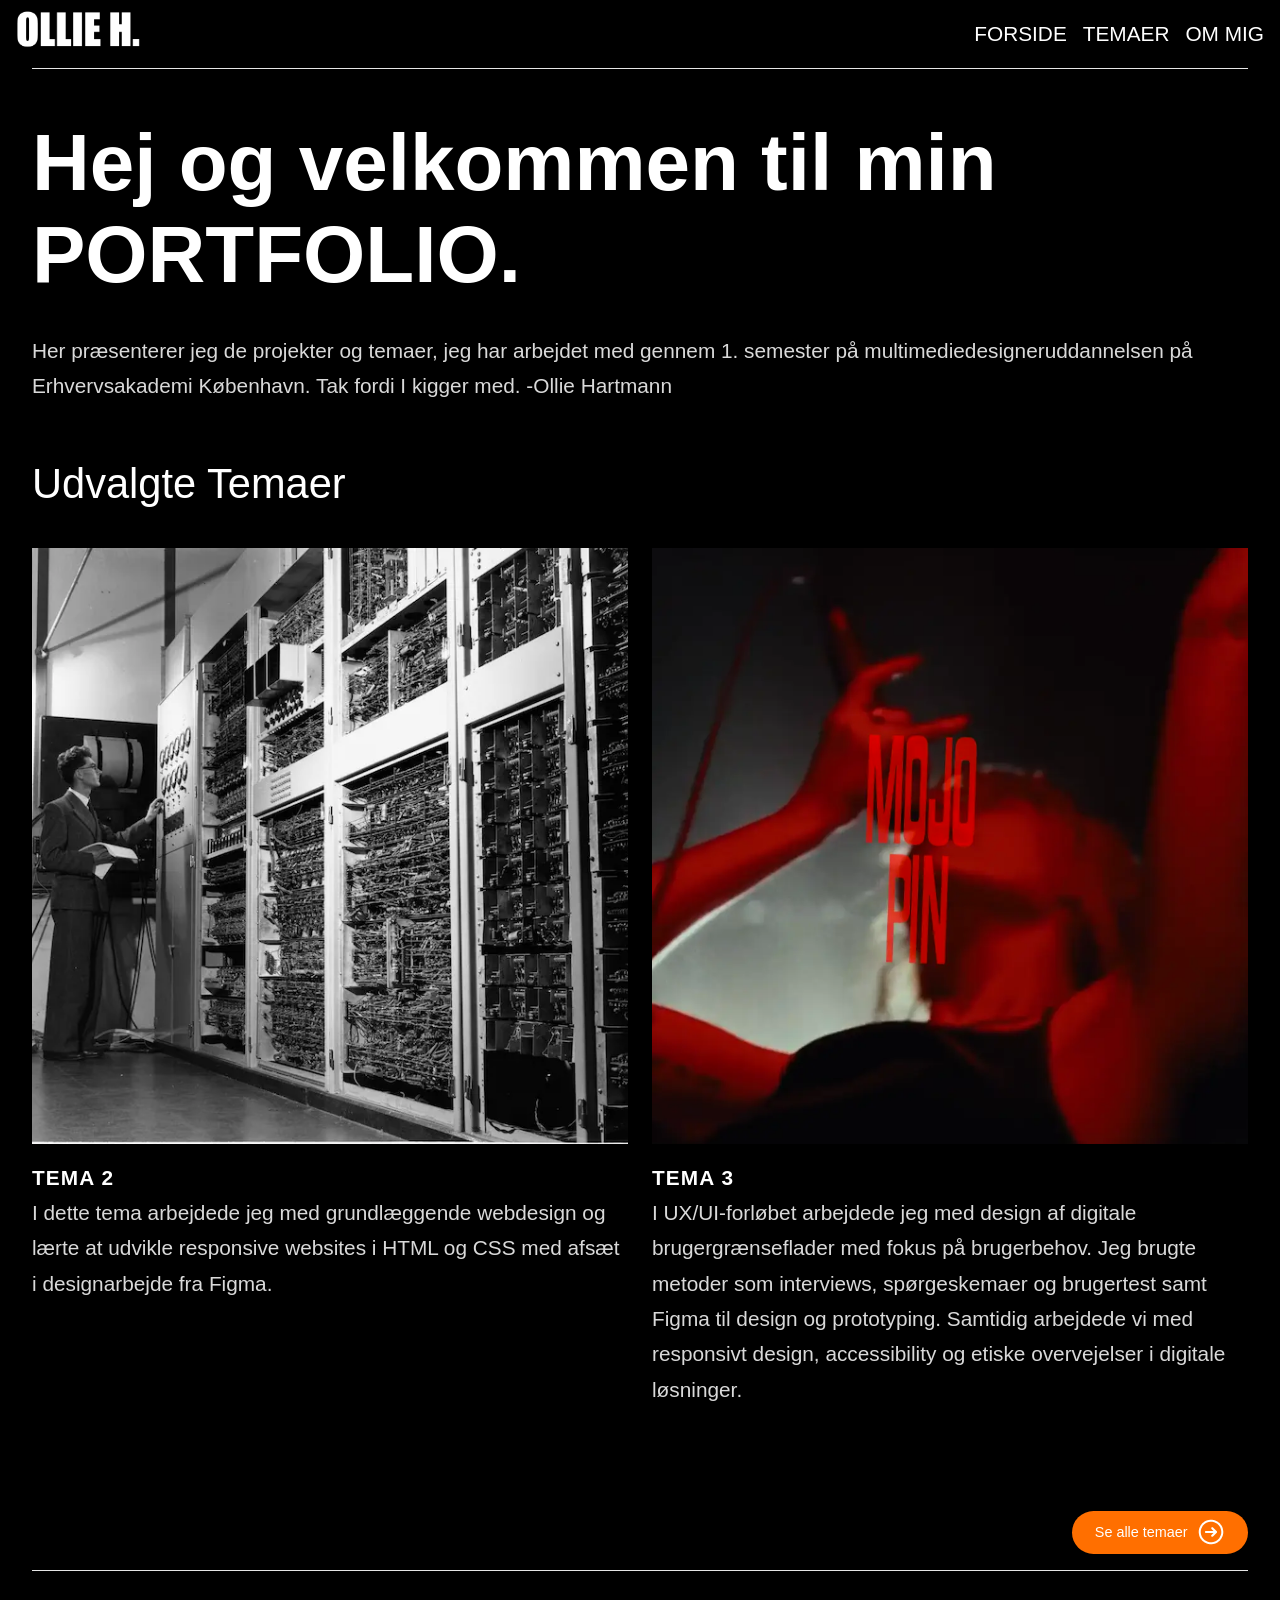
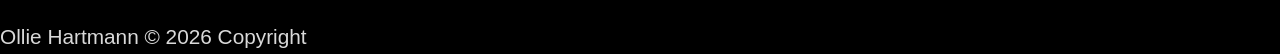
==== index.html @ 4fc4fd77 "header edit" ====
<!DOCTYPE html>
<html lang="da">

<head>
  <meta charset="UTF-8" />
  <meta name="viewport" content="width=device-width, initial-scale=1.0" />
  <title>Forside</title>
  <meta name="robots" content="noindex" />
  <link rel="icon" href="IMG/fav.png" type="image/png">
  <link rel="stylesheet" href="CSS/forside.css">
  <link rel="stylesheet" href="CSS/general.css">
  <link rel="stylesheet" href="CSS/custom.css">




</head>

<body>
  <header>
    <div class="logo-wrapper">
      <a href="index.html"><img src="IMG/logo.png" alt="logo"></a>

      </svg>
    </div>

    <nav>
      <ul class="nav-header">
        <li><a href="index.html">Forside</a></li>
        <li><a href="temaer.html">Temaer</a></li>
        <li><a href="ommig.html">Om mig</a></li>
      </ul>
    </nav>
  </header>
  <hr class="divider">

  <main>
    <div class="grid_1-1">
      <Section class="intro">
        <h1>Hej og velkommen til min PORTFOLIO.</h1>
        <p>Her præsenterer jeg de projekter og temaer, jeg har arbejdet med gennem 1. semester
          på multimediedesigneruddannelsen på Erhvervsakademi København.
          Tak fordi I kigger med.

          -Ollie Hartmann</p>
      </Section>

      <h3 id="temaer">Udvalgte Temaer</h3>

      <a href="tema2.html">

        <section class="tema_section">
          <img class="full-bleed card" src="IMG/computer-old.webp" alt="Tema 2">
          <div>
            <h4>TEMA 2</h4>
            <p>I dette tema arbejdede jeg med grundlæggende webdesign og lærte at udvikle responsive websites i HTML og
              CSS
              med afsæt i designarbejde fra Figma.</p>
          </div>
        </section>
      </a>
      <a href="tema3.html">
        <section class="tema_section">
          <img class="full-bleed card" src="IMG/mojopin.webp" alt="Tema 3">
          <div>
            <h4>TEMA 3</h4>
            <p>I UX/UI-forløbet arbejdede jeg med design af digitale brugergrænseflader med fokus på brugerbehov. Jeg
              brugte metoder som interviews, spørgeskemaer og brugertest samt Figma til design og prototyping. Samtidig
              arbejdede vi med responsivt design, accessibility og etiske overvejelser i digitale løsninger.</p>
          </div>
        </section>
      </a>

      <a class="tema_button" href="temaer.html"> <span>Se alle temaer</span><span class="button_arrow"><img
            src="IMG/arrow.png" alt="billede af pil"></span></a>
    </div>
  </main>


  <hr class="divider">
  <footer>
    <p>Ollie Hartmann © 2026 Copyright</p>
  </footer>

</body>

</html>
---- CSS/forside.css ----
/* Stack image and text inside each theme card with space, even when the section is wrapped in a link */
.tema_section {
  display: flex;
  flex-direction: column;
  gap: 1rem;
  margin-bottom: 5rem;

}

.intro {
  display: flex;
  flex-direction: column;
  gap: 2rem;
  margin-bottom: 2rem;
}

#temaer {
  margin-bottom: 1rem;
}



.tema_button,
.tema_button:visited {
  display: inline-flex;
  width: 55vw;
  align-items: center;
  gap: 0.5rem;
  /* space for the arrow */
  padding: 0.4rem 1.4rem;
  font-size: var(--h4-size);
  background: var(--accent-color);
  color: var(--text-color1);
  border: none;
  border-radius: 100px;
  text-decoration: none;
  cursor: pointer;
  width: auto;
  justify-content: space-between;
}

.tema_button .button_arrow {
  margin-left: auto;
  display: inline-flex;
  margin-left: auto;
}


.tema_button:hover {
  filter: brightness(1.05);
  text-decoration: none;
}

.tema_button:active {
  transform: translateY(1px);
}
---- CSS/general.css ----
/* Reset */
* {
  margin: 0;
  padding: 0;
  box-sizing: border-box;
}

img {
  width: 100%;
  height: auto;
  display: block;
}


/* fonte */
h1 {

  font-size: var(--h1-size);
  font-weight: 700;
  color: var(--text-color1);

}

h2 {

  font-size: var(--h2-size);
  font-weight: 500;
  color: var(--text-color1);
  margin-bottom: 0.5rem;
}

h3 {

  font-size: var(--h3-size);
  font-weight: 500;
  color: var(--text-color1);
}

h4 {

  font-size: var(--h4-size);
  font-weight: 600;
  letter-spacing: 0.07rem;
  color: var(--text-color1);
  line-height: 1.7;
}

h5 {

  font-size: var(--h4-size);
  font-weight: 200;
  letter-spacing: 0.08rem;
  color: var(--text-color2);
}

p,
a {

  font-size: var(--p-size);
  font-weight: 200;
  color: var(--text-color2);

  line-height: 1.7;
}

/* media */

/***************************************************** S *****************************************************/
@media (min-width: 481px) {
  /****************** General *****************/

  main {
    max-width: 750px;
    min-width: 481px;
    margin: 0 auto;
    padding: 0 2rem;
  }

  h1 {
    font-size: var(--h1-size-s);
  }

  h2 {
    font-size: var(--h2-size-s);
  }

  h3 {
    font-size: var(--h3-size-s);
  }

  h4 {
    font-size: var(--h4-size-s);
  }

  p,
  a {
    font-size: var(--p-size-s);
  }
}

/****************************************************** M *************************************************/
@media (min-width: 850px) {
  /********************* General *******************/

  main {
    max-width: 1000px;
    min-width: 850px;
    margin: 0 auto;
    padding: 0 2rem;
  }

  h1 {
    font-size: var(--h1-size-m);
  }

  h2 {
    font-size: var(--h2-size-m);
  }

  h3 {
    font-size: var(--h3-size-m);
  }

  h4 {
    font-size: var(--h4-size-m);
  }

  p,
  a {
    font-size: var(--p-size-m);
  }

  .divider {
    margin: 0 2rem;
  }

  /* grid */

  /* forside */

  .grid_1-1 {
    display: grid;
    grid-template-columns: repeat(2, 1fr);
    gap: 2rem;
  }

  .intro {
    grid-column: 1 / -1;
  }

  .grid_1-1>h3 {
    grid-column: 1 / -1;
  }

  .tema_button {
    grid-column: 1 / -1;
    justify-self: end;
  }

  /* Om Mig*/

  .grid_1-1 {
    display: grid;
    grid-template-columns: 1fr 1fr;
    /* two equal columns */
    gap: 1.5rem;
    align-items: start;
    /* or center */
  }

  /* optional: let the image size itself */
  .img_ollie img {
    width: 100%;
    height: auto;
    display: block;
  }

  .about_grid {
    display: grid;
    grid-template-columns: 1fr 1fr;
    /* two columns */
    gap: 1.5rem;
  }

  .about_copy {
    grid-column: 1 / -1;
  }

  .contact {
    margin-top: 2rem;
    padding-top: 2rem;
    margin-left: 4rem;
    border-top: 0.5px solid var(--text-color1);
  }

  .some_icons_2 a img {
    width: 30px;
    height: auto;
  }



  /* tematal */



  .breadcrumbs_nav {
    margin-bottom: 4rem;
  }

  .tema_grid_1-1 {
    display: grid;
    grid-template-columns: 1fr 1fr;
    margin: 1rem;
    gap: 2rem;
    margin-bottom: 3rem;

  }



  /* knapper */

  .button_arrow_task {
    width: 30px;
  }

  /******************************************************** L **************************************************/
  @media (min-width: 1200px) {

    /* /Fonts/ */

    h1 {
      font-size: var(--h1-size-l);
    }

    h2 {
      font-size: var(--h2-size-l);
    }

    h3 {
      font-size: var(--h3-size-l);
    }

    h4 {
      font-size: var(--h4-size-l);
    }

    h5 {
      font-size: var(--h5-size-l);
    }

    p,
    a {
      font-size: var(--p-size-l);
    }


    /* structure  */
    main {
      max-width: 1600px;
      min-width: 1200px;
      margin: 0 auto;
      padding: 0 2rem;
    }

    .divider {
      margin: 0 2rem;
    }

    /* grid */

    /* forside */

    .grid_1-1 {
      display: grid;
      grid-template-columns: repeat(2, 1fr);
      gap: 2rem;
    }

    .intro {
      grid-column: 1 / -1;
    }

    .grid_1-1>h3 {
      grid-column: 1 / -1;
    }

    .tema_button {
      grid-column: 1 / -1;
      justify-self: end;
    }

    /* Om Mig*/

    .grid_1-1 {
      display: grid;
      grid-template-columns: 1fr 1fr;
      /* two equal columns */
      gap: 1.5rem;
      align-items: start;
      /* or center */
    }

    /* optional: let the image size itself */
    .img_ollie img {
      width: 100%;
      height: auto;
      display: block;
    }

    .about_grid {
      display: grid;
      grid-template-columns: 1fr 1fr;
      /* two columns */
      gap: 1.5rem;
    }

    .about_copy {
      grid-column: 1 / -1;
    }

    .contact {
      margin-top: 2rem;
      padding-top: 2rem;
      margin-left: 4rem;
      border-top: 0.5px solid var(--text-color1);
    }

    .some_icons_2 a img {
      width: 30px;
      height: auto;
    }



    /* tematal */



    .breadcrumbs_nav {
      margin-bottom: 4rem;
    }

    .tema_grid_1-1 {
      display: grid;
      grid-template-columns: 1fr 1fr;
      margin: 1rem;
      gap: 2rem;
      margin-bottom: 3rem;

    }



    /* knapper */

    .button_arrow_task {
      width: 30px;
    }
  }
}
---- CSS/custom.css ----
/*************** Reset *********************/
* {
  margin: 0;
  padding: 0;
  box-sizing: border-box;
}

.card {
  width: 100%;
  aspect-ratio: 1 / 1;
  object-fit: cover;
  transform: scale(1.0);
  transform-origin: center;
}

/* img {
  width: 100%;
  height: auto;
  display: block;
} */

:root {
  /* Farver */
  --background-color: #000000;
  --background-light: #fffefd;
  --background-light-transparent: #fffefda0;
  --text-color1: #ffffff;
  --text-color2: rgb(217, 217, 217);
  --text-color-light: #000000;
  --accent-color: rgb(255, 111, 0);

  /* fonte */


  /* H1 */
  --h1-size: 3.5rem;
  --h1-size-s: 4rem;
  --h1-size-m: 4.5rem;
  --h1-size-l: 5rem;

  /* H2 */
  --h2-size: 1.7rem;
  --h2-size-s: 1.8rem;
  --h2-size-m: 2rem;
  --h2-size-l: 2rem;

  /* H3 */
  --h3-size: 2.2rem;
  --h3-size-s: 2.4rem;
  --h3-size-m: 2.6rem;
  --h3-size-l: 2.6rem;

  /* H4 */
  --h4-size: 0.9rem;
  --h4-size-s: 1.1rem;
  --h4-size-m: 1.2rem;
  --h4-size-l: 1.3rem;

  /* H5 */
  --h5-size: 1.0rem;
  --h5-size-s: 1.1rem;
  --h5-size-m: 1.2rem;
  --h5-size-l: 1.3rem;

  /* P */
  --p-size: 0.8rem;
  --p-size-s: 1.1rem;
  --p-size-m: 1.2rem;
  --p-size-l: 1.3rem;
}



/* HEADER */

header {
  display: flex;
  align-items: center;
  justify-content: space-between;
  gap: 0.5rem;
  padding: 0.5rem 0;
  color: #fff;
  position: sticky;
  top: 0;
  z-index: 10;
  background-color: var(--background-color), 0.99;
  backdrop-filter: blur(50px);

}

.logo-wrapper img {
  max-height: 52px;
  width: auto;
  display: block;
  margin-left: 1rem;
  transition: opacity 150ms ease;
}

.logo-wrapper img:hover {
  opacity: 0.7;
}

.nav-header {
  list-style: none;
  display: flex;
  gap: 1rem;
  margin-right: 1rem;
  padding: 0;

}

.nav-header a {
  text-transform: uppercase;
  transition: opacity 150ms ease;
}

.nav-header a:hover {
  opacity: 0.7;
  text-decoration: none;
}

/* BASE */

main {
  gap: 1.5rem;
  width: 100%;
  margin: 0 auto;
  margin-bottom: 1rem;
}


/* krumme */

.breadcrumbs {
  display: flex;
  gap: 0.4rem;
  list-style: none;
  padding: 0;
  margin: 0 0 1rem;
  font-size: 0.9rem;
  text-transform: uppercase;
  letter-spacing: 0.05em;
}

.breadcrumbs li {
  display: flex;
  align-items: center;
  color: var(--text-color2);
}

.breadcrumbs li+li::before {
  content: "›";
  color: var(--text-color2);
  margin: 0 0.3rem;
  font-size: 1rem;
}

.breadcrumbs a {
  color: var(--text-color1);
  text-decoration: none;
  font-size: inherit;
}

.breadcrumbs a:hover {
  text-decoration: none;
}

/* nuværende side */
.breadcrumbs li[aria-current="page"] {
  color: var(--text-color2);
  font-weight: 600;
}






body {
  background: var(--background-color);
  font-family: sans-serif;
  overflow-x: hidden;


}

footer {
  justify-items: center;
}




/* links */

a,
a:visited {
  color: var(--text-color1);
  text-decoration: none;
  transition: opacity 150ms ease;
}

a:hover {
  text-decoration: none;
  opacity: 0.7;
}

/* Dividers */



.divider {
  display: block;
  border: 0;
  height: 1px;
  background: #fff;
  opacity: 0.9;
  margin-bottom: 3rem;
}
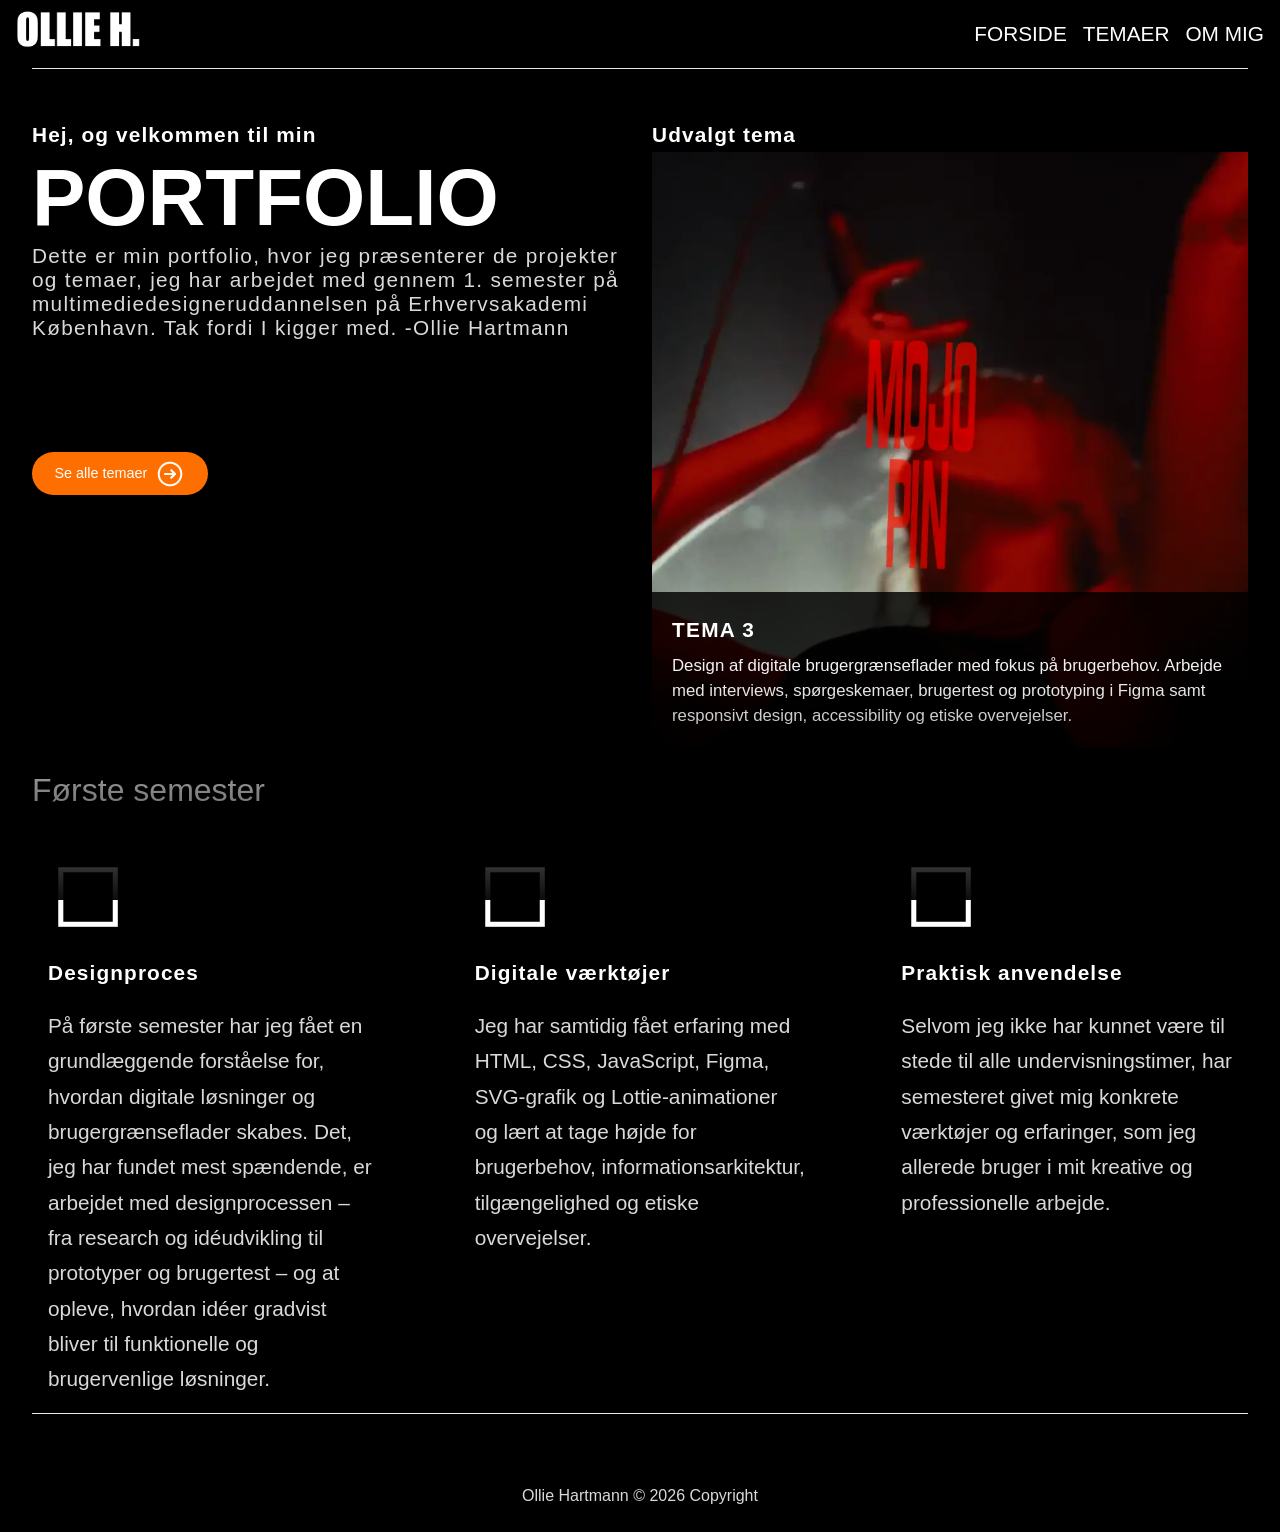
==== commit 4c1ed30b: "many more changes" ====
--- a/index.html
+++ b/index.html
@@ -28,60 +28,86 @@
       <ul class="nav-header">
         <li><a href="index.html">Forside</a></li>
         <li><a href="temaer.html">Temaer</a></li>
-        <li><a href="ommig.html">Om mig</a></li>
+        <li><a href="ommig.html">Om Mig</a></li>
       </ul>
     </nav>
   </header>
   <hr class="divider">
+  <main>
 
-  <main>
     <div class="grid_1-1">
-      <Section class="intro">
-        <h1>Hej og velkommen til min PORTFOLIO.</h1>
-        <p>Her præsenterer jeg de projekter og temaer, jeg har arbejdet med gennem 1. semester
+      <section class="introduction_wrapper">
+
+        <h4>Hej, og velkommen til min</h4>
+        <h1>
+          PORTFOLIO</h1>
+        <h5>Dette er min portfolio, hvor jeg præsenterer de projekter og temaer, jeg har arbejdet med gennem 1. semester
           på multimediedesigneruddannelsen på Erhvervsakademi København.
           Tak fordi I kigger med.
 
-          -Ollie Hartmann</p>
-      </Section>
+          -Ollie Hartmann</h5>
 
-      <h3 id="temaer">Udvalgte Temaer</h3>
-
-      <a href="tema2.html">
-
-        <section class="tema_section">
-          <img class="full-bleed card" src="IMG/computer-old.webp" alt="Tema 2">
-          <div>
-            <h4>TEMA 2</h4>
-            <p>I dette tema arbejdede jeg med grundlæggende webdesign og lærte at udvikle responsive websites i HTML og
-              CSS
-              med afsæt i designarbejde fra Figma.</p>
-          </div>
-        </section>
-      </a>
-      <a href="tema3.html">
-        <section class="tema_section">
-          <img class="full-bleed card" src="IMG/mojopin.webp" alt="Tema 3">
-          <div>
-            <h4>TEMA 3</h4>
-            <p>I UX/UI-forløbet arbejdede jeg med design af digitale brugergrænseflader med fokus på brugerbehov. Jeg
-              brugte metoder som interviews, spørgeskemaer og brugertest samt Figma til design og prototyping. Samtidig
-              arbejdede vi med responsivt design, accessibility og etiske overvejelser i digitale løsninger.</p>
-          </div>
-        </section>
-      </a>
-
-      <a class="tema_button" href="temaer.html"> <span>Se alle temaer</span><span class="button_arrow"><img
-            src="IMG/arrow.png" alt="billede af pil"></span></a>
-    </div>
-  </main>
+        <a class="tema_button" href="temaer.html"> <span>Se alle temaer</span><span class="button_arrow"><img
+              src="IMG/arrow.png" alt="billede af pil"></span></a>
 
 
+      </section>
+      <section class="tema_column">
+        <h4>Udvalgt tema</h4>
+        <a class="tema" href="tema3.html">
+          <section class="tema_section overlay">
+            <img class="full-bleed card" src="IMG/mojopin.webp" alt="Tema 3">
+            <div class="overlay-caption">
+              <h4>TEMA 3</h4>
+              <p>Design af digitale brugergrænseflader med fokus på brugerbehov. Arbejde med interviews, spørgeskemaer,
+                brugertest og prototyping i Figma samt responsivt design, accessibility og etiske overvejelser.</p>
+            </div>
+          </section>
+        </a>
+
+      </section>
+    </div>
+
+    <h2>Første semester</h2>
+
+    <div class="grid_1-1-1">
+      <section class="semester_sections">
+        <img class="square" src="IMG/square.png" alt="">
+        <h4>Designproces</h4>
+        <p>På første semester har jeg fået en grundlæggende forståelse for, hvordan digitale løsninger og
+          brugergrænseflader skabes. Det, jeg har fundet mest spændende, er arbejdet med designprocessen – fra research
+          og idéudvikling til prototyper og brugertest – og at opleve, hvordan idéer gradvist bliver til funktionelle og
+          brugervenlige løsninger. </p>
+      </section>
+      <section class="semester_sections">
+        <img class="square" src="IMG/square.png" alt="">
+        <h4>Digitale værktøjer</h4>
+        <p>Jeg har samtidig fået erfaring med HTML, CSS, JavaScript, Figma, SVG-grafik og Lottie-animationer og lært at
+          tage højde for brugerbehov, informationsarkitektur, tilgængelighed og etiske overvejelser.</p>
+      </section>
+      <section class="semester_sections">
+        <img class="square" src="IMG/square.png" alt="">
+        <h4>Praktisk anvendelse</h4>
+        <p>Selvom jeg ikke har kunnet være til stede til alle undervisningstimer, har semesteret givet mig konkrete
+          værktøjer og erfaringer, som jeg allerede bruger i mit kreative og professionelle arbejde.</p>
+      </section>
+
+    </div>
+
+
+
+
+
+  </main>
   <hr class="divider">
   <footer>
+
     <p>Ollie Hartmann © 2026 Copyright</p>
   </footer>
 
+
+  <div class="scroll-hint"></div>
+  <script src="JS/scrollhint.js"></script>
 </body>
 
 </html>
--- a/CSS/forside.css
+++ b/CSS/forside.css
@@ -3,8 +3,60 @@
   display: flex;
   flex-direction: column;
   gap: 1rem;
-  margin-bottom: 5rem;
 
+}
+
+/* Overlay text on theme cards */
+.tema_section.overlay {
+  position: relative;
+  overflow: hidden;
+  transform: scale(1);
+
+  /* position: relative; gør kortet til reference for absolut placerede børn (overlay-teksten). */
+  /* overflow: hidden; skjuler alt, der rager uden for kortets kanter, så overlayet bliver inde i billedet. */
+}
+
+.tema_section.overlay img {
+  display: block;
+  width: 100%;
+  height: auto;
+}
+
+.overlay-caption {
+  position: absolute;
+  left: 0;
+  right: 0;
+  bottom: 0;
+  background: rgba(0, 0, 0, 0.82);
+  color: #fff;
+  padding: 1.25rem;
+}
+
+.overlay-caption h4 {
+  margin: 0 0 0.35rem;
+  letter-spacing: 0.08rem;
+  font-size: 1.3rem;
+  /* bumped size */
+}
+
+.overlay-caption p {
+  margin: 0;
+  color: #f2f2f2;
+  line-height: 1.5;
+  font-size: 1.05rem;
+  /* bumped size */
+}
+
+
+
+
+.grid_1-1>a {
+  display: block;
+  height: 100%;
+}
+
+.grid_1-1 .tema_section {
+  height: 100%;
 }
 
 .intro {
@@ -53,4 +105,39 @@
 
 .tema_button:active {
   transform: translateY(1px);
+}
+
+.square {
+  width: 80px;
+  height: 80px;
+}
+
+.grid_1-1-1 {
+  display: grid;
+  grid-template-columns: 1fr 1fr 1fr;
+  margin-top: 3rem;
+  justify-items: start;
+  /* default left alignment */
+}
+
+.semester_sections {
+  display: flex;
+  flex-direction: column;
+  gap: 1.1rem;
+  max-width: 45ch;
+  padding: 0 1rem;
+  /* side padding for grid_1-1-1 cards */
+}
+
+/* Center the middle card and push the last one to the right */
+.grid_1-1-1 .semester_sections:nth-child(2) {
+  justify-self: center;
+}
+
+.grid_1-1-1 .semester_sections:nth-child(3) {
+  justify-self: end;
+}
+
+.intro h5 {
+  max-width: 80ch;
 }
--- a/CSS/general.css
+++ b/CSS/general.css
@@ -70,8 +70,6 @@
   /****************** General *****************/
 
   main {
-    max-width: 750px;
-    min-width: 481px;
     margin: 0 auto;
     padding: 0 2rem;
   }
@@ -97,6 +95,22 @@
     font-size: var(--p-size-s);
   }
 }
+
+.tema_section.overlay {
+  margin-bottom: 1.5rem;
+}
+
+.grid_1-1-1 {
+  grid-template-columns: 1fr;
+  gap: 4rem;
+  /* stay single column */
+}
+
+.introduction_wrapper {
+  margin-bottom: 2rem;
+}
+
+
 
 /****************************************************** M *************************************************/
 @media (min-width: 850px) {
@@ -189,7 +203,6 @@
   .contact {
     margin-top: 2rem;
     padding-top: 2rem;
-    margin-left: 4rem;
     border-top: 0.5px solid var(--text-color1);
   }
 
@@ -224,6 +237,14 @@
   .button_arrow_task {
     width: 30px;
   }
+
+  .grid_1-1-1 {
+    grid-template-columns: 1fr 1fr 1fr;
+    /* stay single column */
+  }
+
+
+
 
   /******************************************************** L **************************************************/
   @media (min-width: 1200px) {
@@ -323,7 +344,6 @@
     .contact {
       margin-top: 2rem;
       padding-top: 2rem;
-      margin-left: 4rem;
       border-top: 0.5px solid var(--text-color1);
     }
 
@@ -359,4 +379,4 @@
       width: 30px;
     }
   }
-}+}
--- a/CSS/custom.css
+++ b/CSS/custom.css
@@ -129,6 +129,8 @@
 }
 
 
+
+
 /* krumme */
 
 .breadcrumbs {
@@ -185,7 +187,16 @@
 }
 
 footer {
-  justify-items: center;
+  display: grid;
+  place-items: center;
+  height: 70px;
+  padding: 0;
+}
+
+footer p {
+  margin: 0;
+  font-size: 1rem;
+  line-height: 1.4;
 }
 
 
@@ -198,12 +209,29 @@
   color: var(--text-color1);
   text-decoration: none;
   transition: opacity 150ms ease;
+  cursor: pointer;
 }
 
 a:hover {
   text-decoration: none;
   opacity: 0.7;
 }
+
+a:active {
+
+  opacity: 0.5;
+
+}
+
+
+/* JS STYLING */
+
+.figma-status {
+  color: var(--text-color1);
+  font-size: 0.9rem;
+  margin-left: 0.5rem;
+}
+
 
 /* Dividers */
 
@@ -216,4 +244,58 @@
   background: #fff;
   opacity: 0.9;
   margin-bottom: 3rem;
-}+}
+
+.tema_button,
+.tema_button:visited {
+  display: inline-flex;
+  margin-top: 7rem;
+  width: 55vw;
+  align-items: center;
+  gap: 0.5rem;
+  /* space for the arrow */
+  padding: 0.4rem 1.4rem;
+  font-size: var(--h4-size);
+  background: var(--accent-color);
+  color: var(--text-color1);
+  border: none;
+  border-radius: 100px;
+  text-decoration: none;
+  cursor: pointer;
+  width: auto;
+  justify-content: space-between;
+}
+
+.tema_button .button_arrow {
+  margin-left: auto;
+  display: inline-flex;
+  margin-left: auto;
+}
+
+
+.tema_button:hover {
+  filter: brightness(1.05);
+  text-decoration: none;
+}
+
+.tema_button:active {
+  transform: translateY(1px);
+}
+
+/* scroll hint */
+
+.scroll-hint {
+  position: fixed;
+  left: 0;
+  right: 0;
+  bottom: 0;
+  height: 220px;
+  /* how tall the fade is */
+  pointer-events: none;
+  /* don’t block clicks */
+  background: linear-gradient(to top,
+      rgba(0, 0, 0, 0.95),
+      rgba(0, 0, 0, 0));
+  z-index: 999;
+  /* above content, below header if needed */
+}
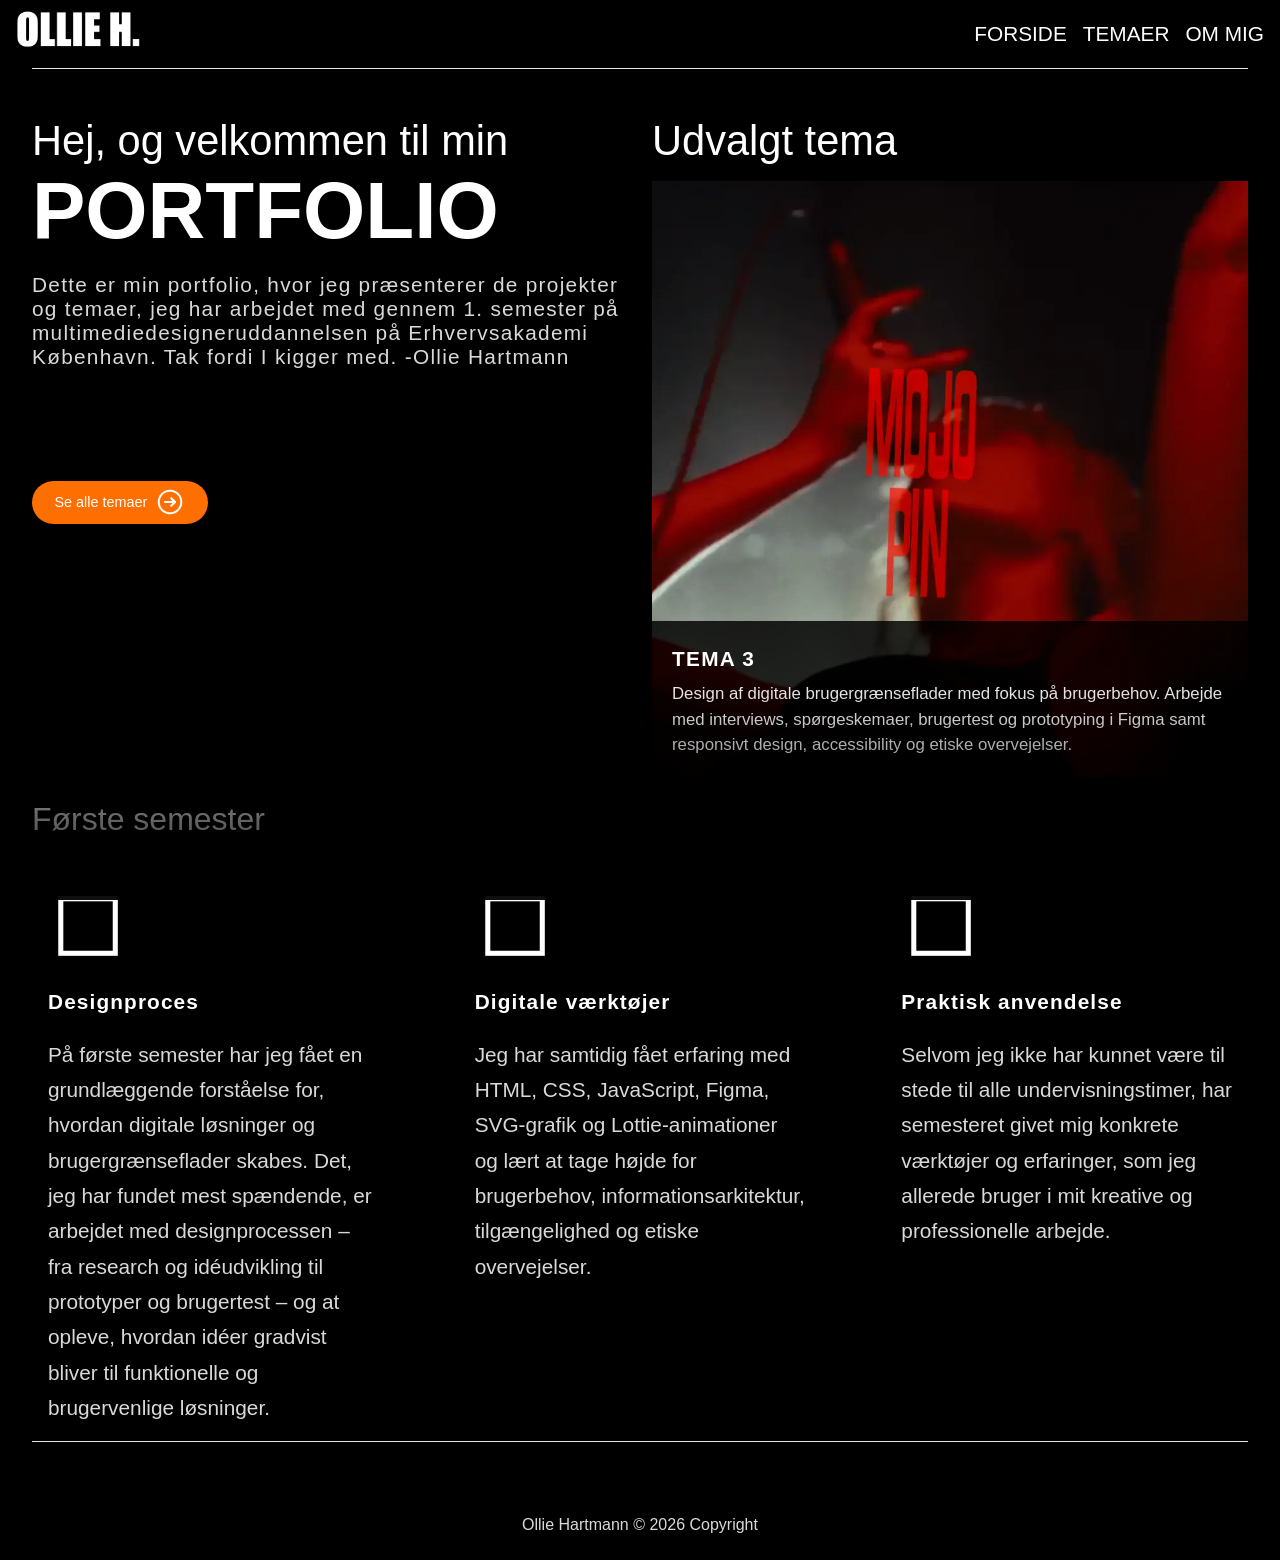
==== commit 4069cdf1: "many many more changes" ====
--- a/index.html
+++ b/index.html
@@ -38,7 +38,7 @@
     <div class="grid_1-1">
       <section class="introduction_wrapper">
 
-        <h4>Hej, og velkommen til min</h4>
+        <h3>Hej, og velkommen til min</h3>
         <h1>
           PORTFOLIO</h1>
         <h5>Dette er min portfolio, hvor jeg præsenterer de projekter og temaer, jeg har arbejdet med gennem 1. semester
@@ -53,7 +53,7 @@
 
       </section>
       <section class="tema_column">
-        <h4>Udvalgt tema</h4>
+        <h3>Udvalgt tema</h3>
         <a class="tema" href="tema3.html">
           <section class="tema_section overlay">
             <img class="full-bleed card" src="IMG/mojopin.webp" alt="Tema 3">
--- a/CSS/forside.css
+++ b/CSS/forside.css
@@ -140,4 +140,12 @@
 
 .intro h5 {
   max-width: 80ch;
+}
+
+h5 {
+  margin-top: 1rem;
+}
+
+.tema_column h3 {
+  margin-bottom: 1rem;
 }
--- a/CSS/general.css
+++ b/CSS/general.css
@@ -94,6 +94,11 @@
   a {
     font-size: var(--p-size-s);
   }
+
+  /* Tema pages: add spacing when stacked */
+  .tema_grid_1-1 > * {
+    margin-bottom: 3rem;
+  }
 }
 
 .tema_section.overlay {
@@ -109,6 +114,8 @@
 .introduction_wrapper {
   margin-bottom: 2rem;
 }
+
+
 
 
 
@@ -230,6 +237,10 @@
 
   }
 
+  /* remove extra stack spacing once the grid is two columns */
+  .tema_grid_1-1 > * {
+    margin-bottom: 0;
+  }
 
 
   /* knapper */
@@ -242,6 +253,7 @@
     grid-template-columns: 1fr 1fr 1fr;
     /* stay single column */
   }
+
 
 
 
--- a/CSS/custom.css
+++ b/CSS/custom.css
@@ -299,3 +299,18 @@
   z-index: 999;
   /* above content, below header if needed */
 }
+
+.scroll-hint.hidden {
+  opacity: 0;
+  pointer-events: none;
+}
+
+.tema_section.overlay {
+  margin-bottom: 1.5rem;
+}
+
+
+
+.introduction_wrapper {
+  margin-bottom: 2rem;
+}
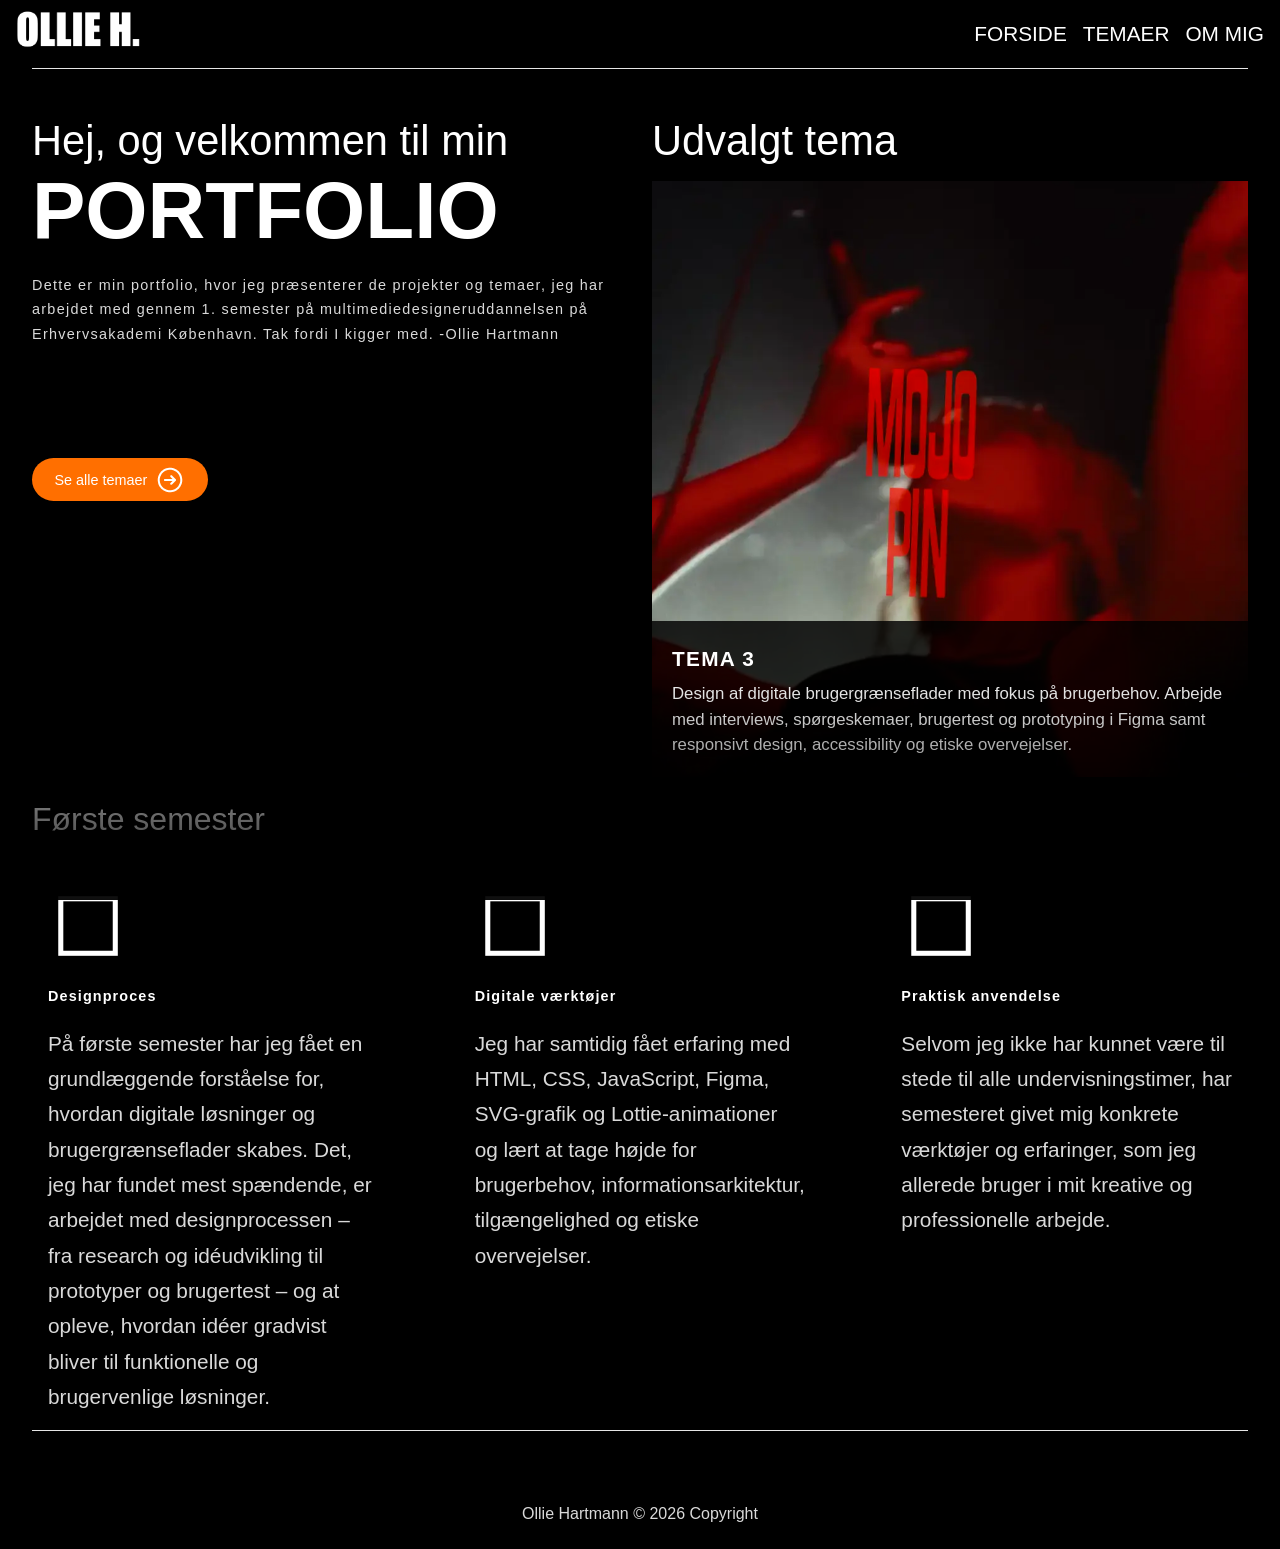
==== commit 46bb8942: "fixed validation problems on index.html" ====
--- a/index.html
+++ b/index.html
@@ -20,8 +20,6 @@
   <header>
     <div class="logo-wrapper">
       <a href="index.html"><img src="IMG/logo.png" alt="logo"></a>
-
-      </svg>
     </div>
 
     <nav>
@@ -41,11 +39,10 @@
         <h3>Hej, og velkommen til min</h3>
         <h1>
           PORTFOLIO</h1>
-        <h5>Dette er min portfolio, hvor jeg præsenterer de projekter og temaer, jeg har arbejdet med gennem 1. semester
+        <p class="intro-copy">Dette er min portfolio, hvor jeg præsenterer de projekter og temaer, jeg har arbejdet med gennem 1. semester
           på multimediedesigneruddannelsen på Erhvervsakademi København.
           Tak fordi I kigger med.
-
-          -Ollie Hartmann</h5>
+          -Ollie Hartmann</p>
 
         <a class="tema_button" href="temaer.html"> <span>Se alle temaer</span><span class="button_arrow"><img
               src="IMG/arrow.png" alt="billede af pil"></span></a>
@@ -73,7 +70,7 @@
     <div class="grid_1-1-1">
       <section class="semester_sections">
         <img class="square" src="IMG/square.png" alt="">
-        <h4>Designproces</h4>
+        <p class="semester-title">Designproces</p>
         <p>På første semester har jeg fået en grundlæggende forståelse for, hvordan digitale løsninger og
           brugergrænseflader skabes. Det, jeg har fundet mest spændende, er arbejdet med designprocessen – fra research
           og idéudvikling til prototyper og brugertest – og at opleve, hvordan idéer gradvist bliver til funktionelle og
@@ -81,13 +78,13 @@
       </section>
       <section class="semester_sections">
         <img class="square" src="IMG/square.png" alt="">
-        <h4>Digitale værktøjer</h4>
+        <p class="semester-title">Digitale værktøjer</p>
         <p>Jeg har samtidig fået erfaring med HTML, CSS, JavaScript, Figma, SVG-grafik og Lottie-animationer og lært at
           tage højde for brugerbehov, informationsarkitektur, tilgængelighed og etiske overvejelser.</p>
       </section>
       <section class="semester_sections">
         <img class="square" src="IMG/square.png" alt="">
-        <h4>Praktisk anvendelse</h4>
+        <p class="semester-title">Praktisk anvendelse</p>
         <p>Selvom jeg ikke har kunnet være til stede til alle undervisningstimer, har semesteret givet mig konkrete
           værktøjer og erfaringer, som jeg allerede bruger i mit kreative og professionelle arbejde.</p>
       </section>
@@ -110,4 +107,4 @@
   <script src="JS/scrollhint.js"></script>
 </body>
 
-</html>+</html>
--- a/CSS/forside.css
+++ b/CSS/forside.css
@@ -146,6 +146,22 @@
   margin-top: 1rem;
 }
 
+.intro-copy {
+  font-size: var(--h4-size);
+  font-weight: 200;
+  letter-spacing: 0.08rem;
+  color: var(--text-color2);
+  margin-top: 1rem;
+}
+
+.semester-title {
+  font-size: var(--h4-size);
+  font-weight: 600;
+  letter-spacing: 0.07rem;
+  color: var(--text-color1);
+  line-height: 1.7;
+}
+
 .tema_column h3 {
   margin-bottom: 1rem;
-}+}
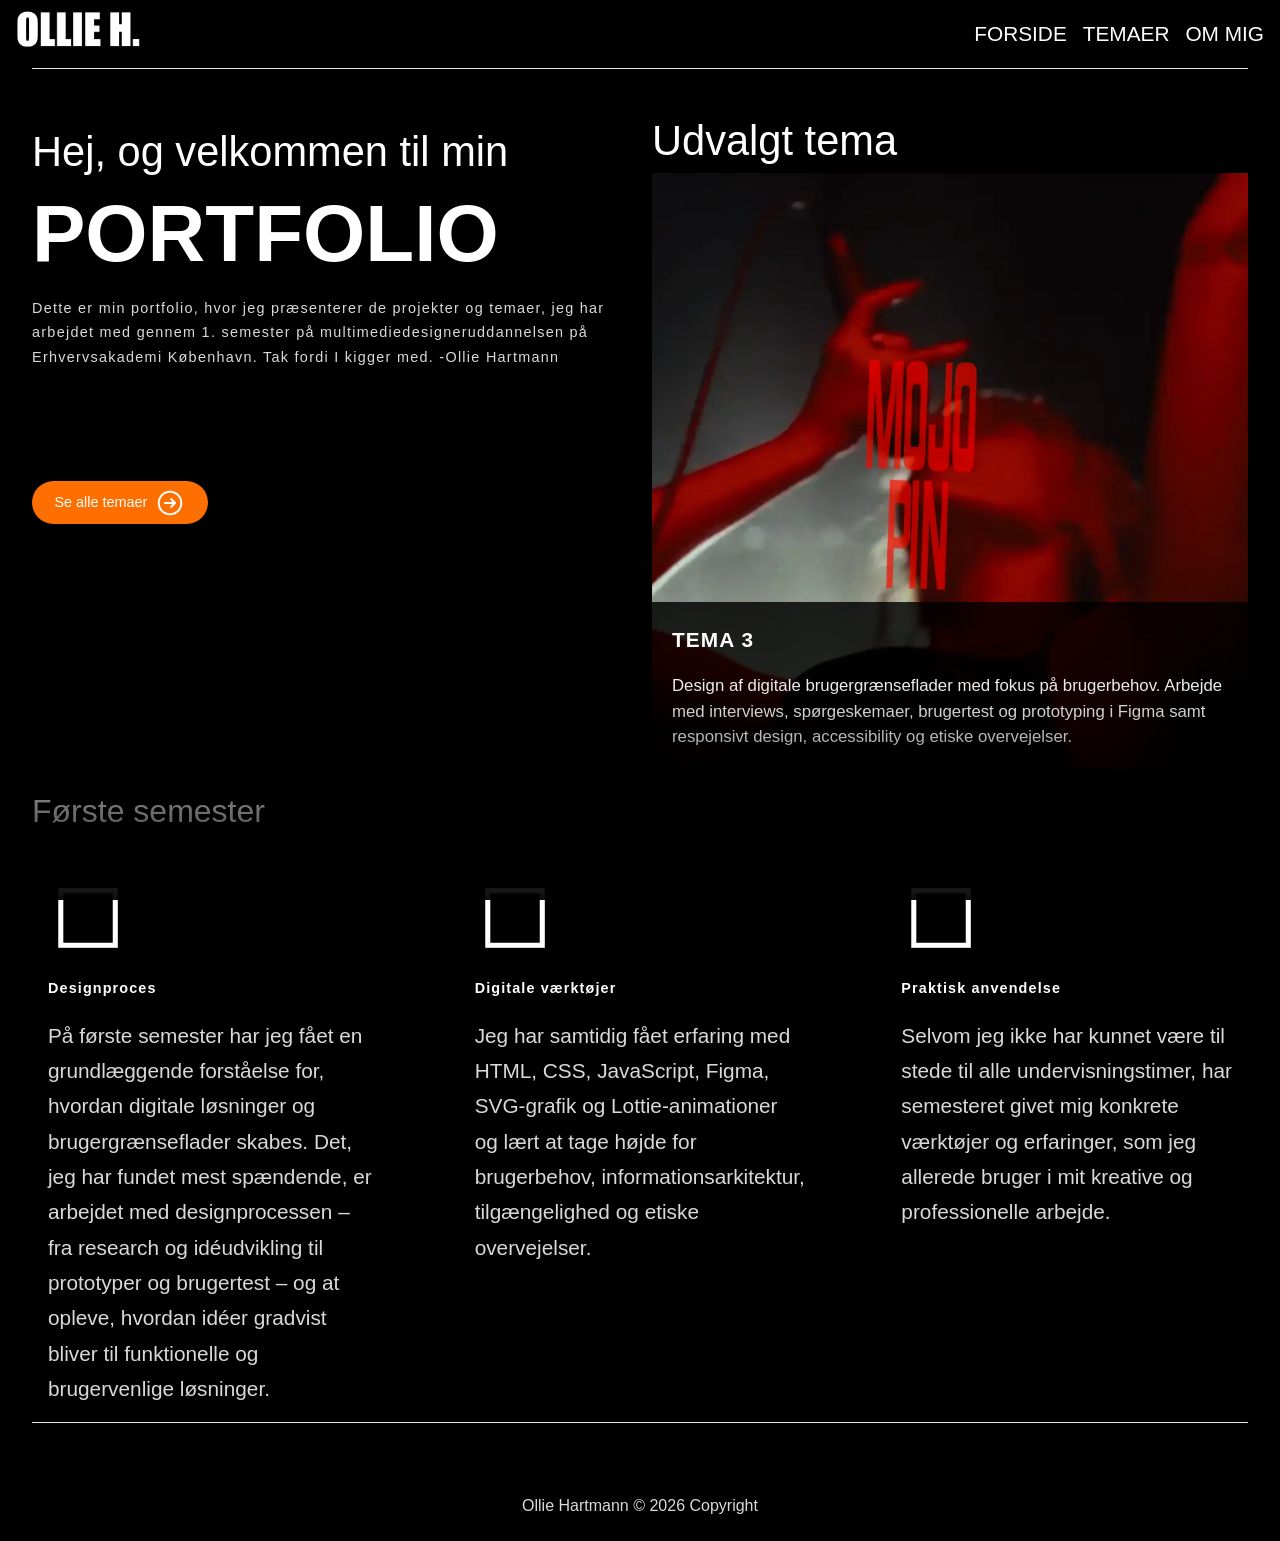
==== commit 394a276d: "fixes html vlaidation issues again" ====
--- a/index.html
+++ b/index.html
@@ -36,10 +36,11 @@
     <div class="grid_1-1">
       <section class="introduction_wrapper">
 
-        <h3>Hej, og velkommen til min</h3>
+        <p class="h3-look">Hej, og velkommen til min</p>
         <h1>
           PORTFOLIO</h1>
-        <p class="intro-copy">Dette er min portfolio, hvor jeg præsenterer de projekter og temaer, jeg har arbejdet med gennem 1. semester
+        <p class="intro-copy">Dette er min portfolio, hvor jeg præsenterer de projekter og temaer, jeg har arbejdet med
+          gennem 1. semester
           på multimediedesigneruddannelsen på Erhvervsakademi København.
           Tak fordi I kigger med.
           -Ollie Hartmann</p>
@@ -50,12 +51,12 @@
 
       </section>
       <section class="tema_column">
-        <h3>Udvalgt tema</h3>
+        <h2 class="h3-look">Udvalgt tema</h2>
         <a class="tema" href="tema3.html">
           <section class="tema_section overlay">
             <img class="full-bleed card" src="IMG/mojopin.webp" alt="Tema 3">
             <div class="overlay-caption">
-              <h4>TEMA 3</h4>
+              <h3 class="h4-look">TEMA 3</h3>
               <p>Design af digitale brugergrænseflader med fokus på brugerbehov. Arbejde med interviews, spørgeskemaer,
                 brugertest og prototyping i Figma samt responsivt design, accessibility og etiske overvejelser.</p>
             </div>
@@ -107,4 +108,4 @@
   <script src="JS/scrollhint.js"></script>
 </body>
 
-</html>
+</html>
--- a/CSS/general.css
+++ b/CSS/general.css
@@ -36,8 +36,22 @@
   color: var(--text-color1);
 }
 
+.h3-look {
+  font-size: var(--h3-size);
+  font-weight: 500;
+  color: var(--text-color1);
+}
+
 h4 {
 
+  font-size: var(--h4-size);
+  font-weight: 600;
+  letter-spacing: 0.07rem;
+  color: var(--text-color1);
+  line-height: 1.7;
+}
+
+.h4-look {
   font-size: var(--h4-size);
   font-weight: 600;
   letter-spacing: 0.07rem;
@@ -86,7 +100,15 @@
     font-size: var(--h3-size-s);
   }
 
+  .h3-look {
+    font-size: var(--h3-size-s);
+  }
+
   h4 {
+    font-size: var(--h4-size-s);
+  }
+
+  .h4-look {
     font-size: var(--h4-size-s);
   }
 
@@ -142,7 +164,15 @@
     font-size: var(--h3-size-m);
   }
 
+  .h3-look {
+    font-size: var(--h3-size-m);
+  }
+
   h4 {
+    font-size: var(--h4-size-m);
+  }
+
+  .h4-look {
     font-size: var(--h4-size-m);
   }
 
@@ -275,7 +305,15 @@
       font-size: var(--h3-size-l);
     }
 
+    .h3-look {
+      font-size: var(--h3-size-l);
+    }
+
     h4 {
+      font-size: var(--h4-size-l);
+    }
+
+    .h4-look {
       font-size: var(--h4-size-l);
     }
 
